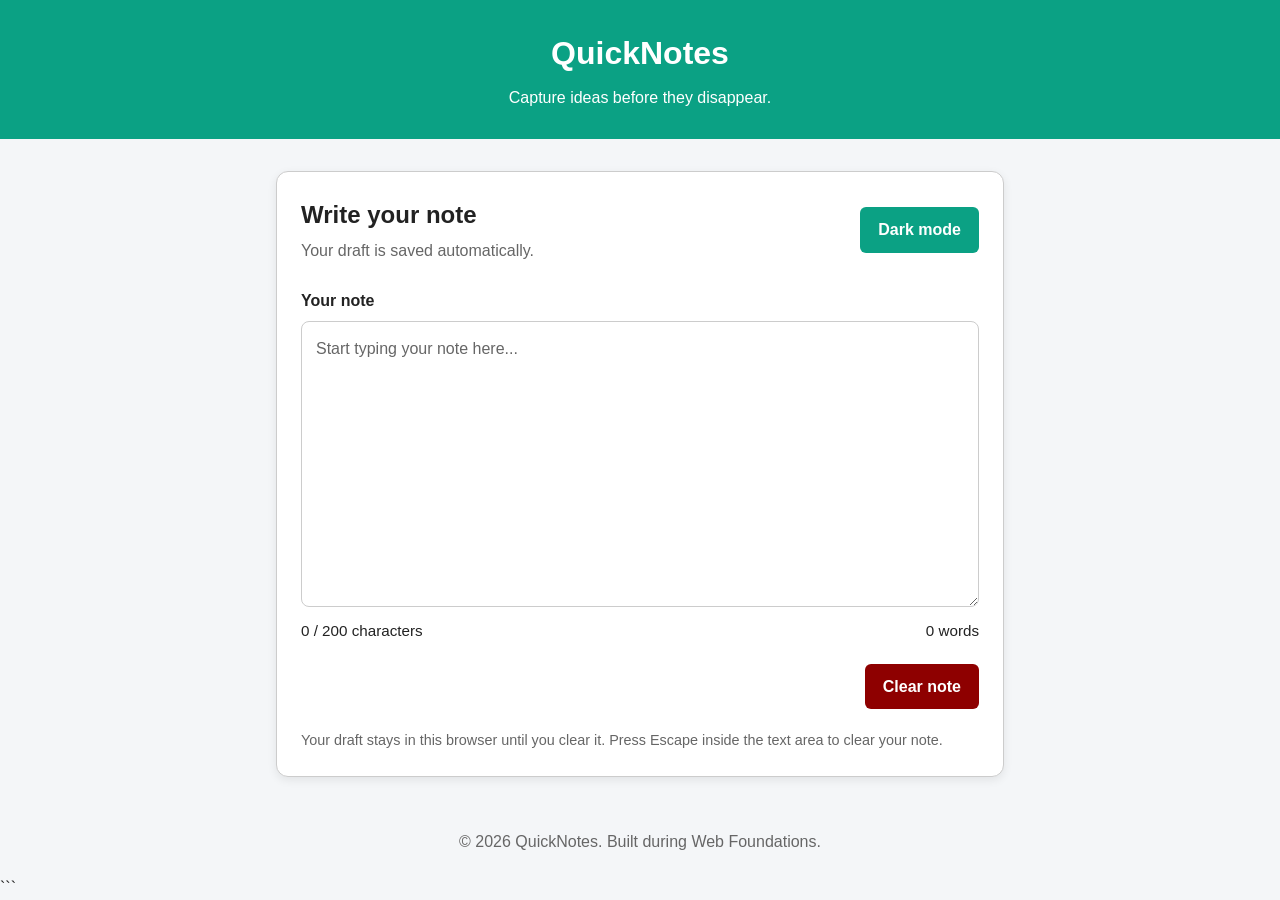
==== day4/index.html @ 36615b64 "Add files via upload  Day 4 assignment." ====
<!doctype html>

<html lang="en">
  <head>
    <meta charset="UTF-8" />
    <meta name="viewport" content="width=device-width, initial-scale=1.0" />
    <meta name="description" content="A simple note-taking tool with character counting and dark mode." />
    <title>QuickNotes | Day 4</title>
    <link rel="stylesheet" href="style.css" />
    <script src="script.js" defer></script>
  </head>

  <body>
    <header>
      <h1>QuickNotes</h1>
      <p>Capture ideas before they disappear.</p>
    </header>


<main>
  <section class="note-card">
    <div class="section-heading">
      <div>
        <h2>Write your note</h2>
        <p class="description">Your draft is saved automatically.</p>
      </div>

      <button id="theme-toggle" type="button">Dark mode</button>
    </div>

    <label for="note-text">Your note</label>

    <textarea
      id="note-text"
      rows="10"
      maxlength="200"
      placeholder="Start typing your note here..."
    ></textarea>

    <div class="counter-container" aria-live="polite">
      <p id="char-count">0 / 200 characters</p>
      <p id="word-count">0 words</p>
    </div>

    <div class="actions">
      <button id="clear-btn" type="button" class="clear-button">
        Clear note
      </button>
    </div>

    <p class="help-text">
      Your draft stays in this browser until you clear it.
      Press Escape inside the text area to clear your note.
    </p>
  </section>
</main>

<footer>
  <p>&copy; 2026 QuickNotes. Built during Web Foundations.</p>
</footer>
```

  </body>
</html>
---- day4/style.css ----
/* 1. Predictable sizing */
*,
*::before,
*::after {
box-sizing: border-box;
}

/* 2. Light theme variables */
:root {
--bg-color: #f4f6f8;
--text-color: #222222;
--card-color: #ffffff;
--border-color: #cccccc;
--muted-color: #666666;
--primary-color: #0ba184;
--primary-hover: #088a70;
--clear-color: #8e0000;
--clear-hover: #6b0000;
--input-bg: #ffffff;
--shadow-color: rgba(0, 0, 0, 0.08);
}

/* 3. Dark theme: only redefine variables */
body.dark {
--bg-color: #181a1b;
--text-color: #f1f1f1;
--card-color: #252829;
--border-color: #555b5d;
--muted-color: #b8b8b8;
--primary-color: #087f68;
--primary-hover: #069477;
--clear-color: #c62828;
--clear-hover: #a71d1d;
--input-bg: #202324;
--shadow-color: rgba(0, 0, 0, 0.3);
}

/* 4. Page layout */
body {
margin: 0;
min-height: 100vh;
display: flex;
flex-direction: column;
font-family: "Segoe UI", Arial, sans-serif;
background-color: var(--bg-color);
color: var(--text-color);
line-height: 1.6;
transition: background-color 0.3s ease, color 0.3s ease;
}

/* 5. Header */
header {
padding: 28px 16px;
text-align: center;
background-color: var(--primary-color);
color: #ffffff;
}

header h1 {
margin: 0;
font-size: 2rem;
}

header p {
margin: 6px 0 0;
}

/* 6. Main content */
main {
width: 100%;
max-width: 760px;
margin: 32px auto;
padding: 0 16px;
flex: 1;
}

.note-card {
padding: 24px;
background-color: var(--card-color);
border: 1px solid var(--border-color);
border-radius: 12px;
box-shadow: 0 3px 10px var(--shadow-color);
transition: background-color 0.3s ease, border-color 0.3s ease;
}

/* 7. Section heading */
.section-heading {
display: flex;
justify-content: space-between;
align-items: center;
gap: 16px;
margin-bottom: 24px;
}

.section-heading h2 {
margin: 0;
}

.description {
margin: 4px 0 0;
color: var(--muted-color);
}

/* 8. Textarea and label */
label {
display: block;
margin-bottom: 8px;
font-weight: bold;
}

textarea {
display: block;
width: 100%;
min-height: 220px;
padding: 14px;
border: 1px solid var(--border-color);
border-radius: 8px;
background-color: var(--input-bg);
color: var(--text-color);
font: inherit;
font-size: 1rem;
line-height: 1.6;
resize: vertical;
transition: border-color 0.2s ease, background-color 0.3s ease;
}

textarea:focus {
outline: 2px solid var(--primary-color);
outline-offset: 2px;
}

textarea::placeholder {
color: var(--muted-color);
}

/* 9. Character and word counters */
.counter-container {
display: flex;
justify-content: space-between;
align-items: center;
flex-wrap: wrap;
gap: 8px;
margin-top: 12px;
}

#char-count,
#word-count {
margin: 0;
font-size: 0.95rem;
}

/* Required warning class */
.warning {
color: orange;
}

/* Required over class */
.over {
color: red;
font-weight: bold;
}

/* 10. Buttons */
button {
padding: 10px 18px;
border: none;
border-radius: 6px;
background-color: var(--primary-color);
color: #ffffff;
font: inherit;
font-weight: 600;
cursor: pointer;
transition: background-color 0.2s ease, transform 0.2s ease;
}

button:hover {
background-color: var(--primary-hover);
transform: translateY(-1px);
}

button:focus-visible {
outline: 2px solid var(--text-color);
outline-offset: 3px;
}

.actions {
display: flex;
justify-content: flex-end;
margin-top: 20px;
}

.clear-button {
background-color: var(--clear-color);
}

.clear-button:hover {
background-color: var(--clear-hover);
}

/* 11. Help text */
.help-text {
margin: 20px 0 0;
color: var(--muted-color);
font-size: 0.9rem;
}

/* 12. Footer */
footer {
padding: 20px 16px;
text-align: center;
color: var(--muted-color);
}

footer p {
margin: 0;
}

/* 13. Responsive design */
@media (max-width: 600px) {
header {
padding: 22px 12px;
}

header h1 {
font-size: 1.6rem;
}

main {
margin: 20px auto;
padding: 0 12px;
}

.note-card {
padding: 18px;
}

.section-heading {
align-items: flex-start;
flex-direction: column;
}

.section-heading button {
width: 100%;
}

textarea {
min-height: 180px;
}

.counter-container {
align-items: flex-start;
flex-direction: column;
}

.actions button {
width: 100%;
}
}
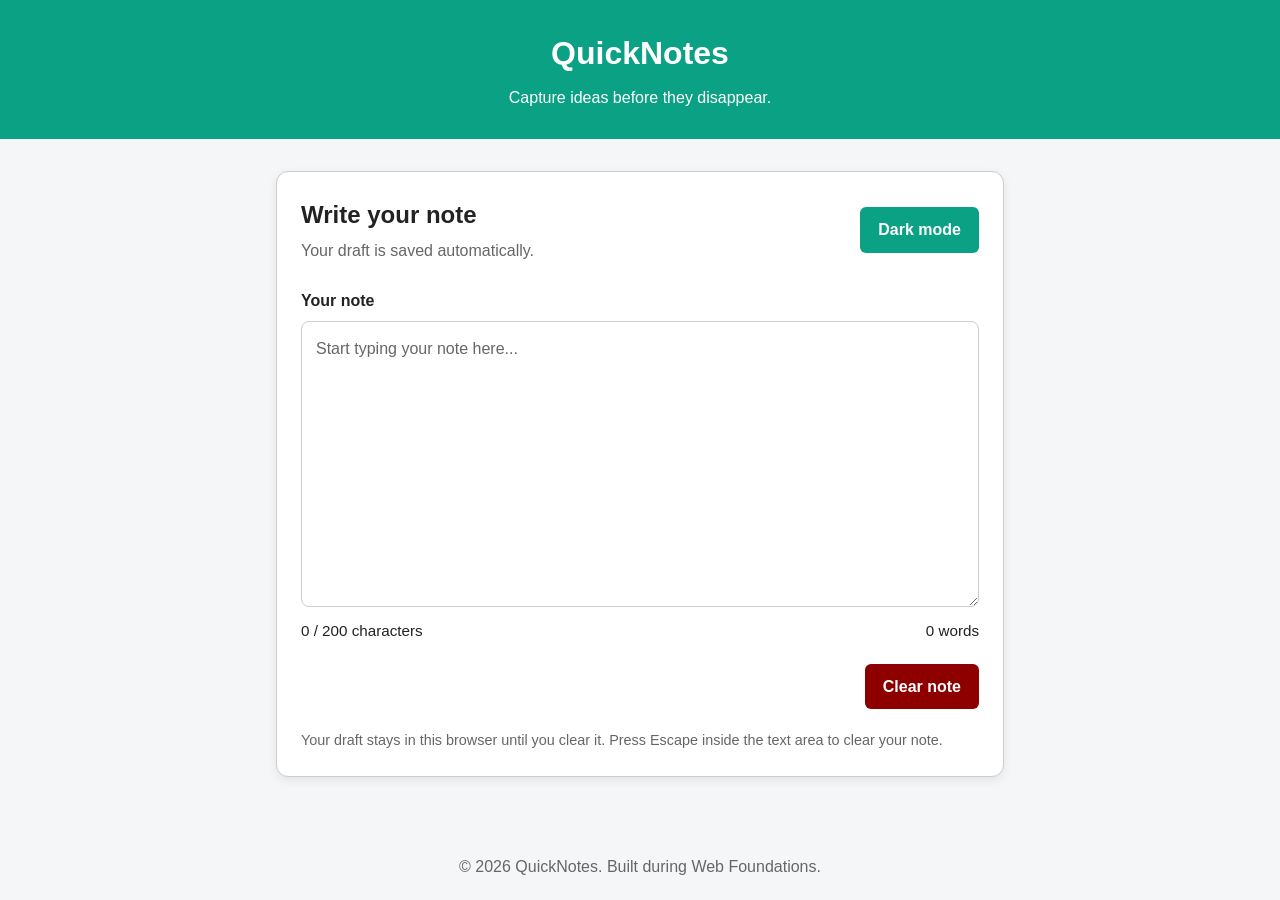
==== commit 15ed00ee: "Add files via upload Day 4 assignment." ====
--- a/day4/index.html
+++ b/day4/index.html
@@ -33,7 +33,6 @@
     <textarea
       id="note-text"
       rows="10"
-      maxlength="200"
       placeholder="Start typing your note here..."
     ></textarea>
 
@@ -58,7 +57,6 @@
 <footer>
   <p>&copy; 2026 QuickNotes. Built during Web Foundations.</p>
 </footer>
-```
 
   </body>
 </html>
